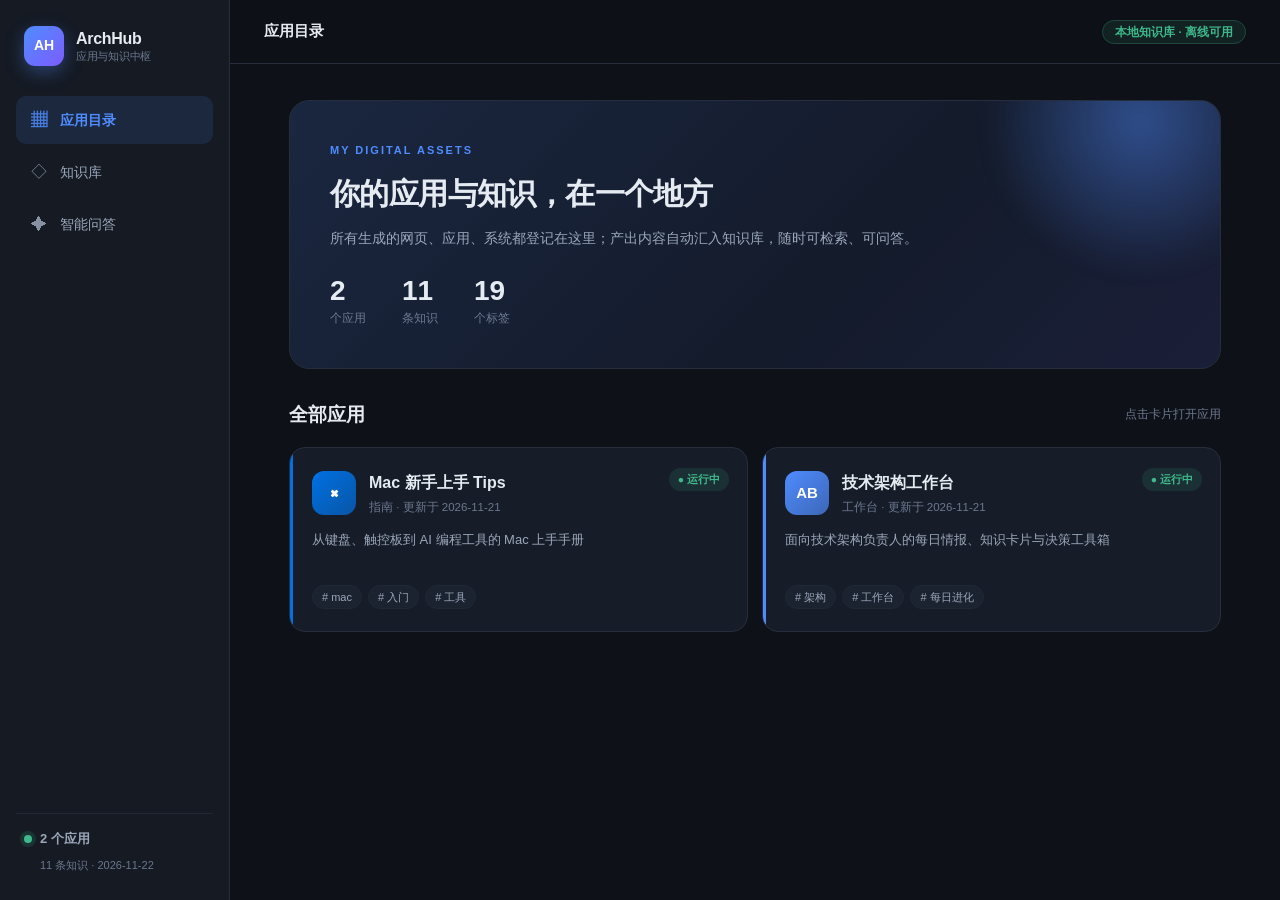
==== index.html @ 40cfa0d7 "初始化 ArchHub 平台" ====
<!DOCTYPE html>
<html lang="zh-CN">
<head>
<meta charset="UTF-8">
<meta name="viewport" content="width=device-width, initial-scale=1.0">
<title>ArchHub · 我的应用与知识中枢</title>
<link rel="stylesheet" href="assets/style.css">
</head>
<body>
<div class="app">
  <aside class="sidebar" id="sidebar">
    <div class="brand">
      <div class="brand-mark">AH</div>
      <div class="brand-name">ArchHub<small>应用与知识中枢</small></div>
    </div>
    <nav class="nav" id="nav">
      <a class="nav-item active" data-page="apps"><span class="ico">▦</span>应用目录</a>
      <a class="nav-item" data-page="knowledge"><span class="ico">◇</span>知识库</a>
      <a class="nav-item" data-page="ask"><span class="ico">✦</span>智能问答</a>
    </nav>
    <div class="sidebar-foot">
      <div class="evo-badge"><span class="dot"></span><span id="statApps">0 个应用</span></div>
      <div class="evo-sub"><span id="statKB">0</span> 条知识 · <span id="statUpdated">—</span></div>
    </div>
  </aside>

  <main class="main">
    <header class="topbar">
      <button class="menu-btn" id="menuBtn">☰</button>
      <div class="topbar-title" id="topTitle">应用目录</div>
      <div class="topbar-right"><span class="chip">本地知识库 · 离线可用</span></div>
    </header>

    <div class="content">
      <!-- 应用目录 -->
      <section class="page active" id="page-apps">
        <div class="hero">
          <div class="hero-glow"></div>
          <div class="hero-inner">
            <div class="hero-label">MY DIGITAL ASSETS</div>
            <h1>你的应用与知识，在一个地方</h1>
            <p>所有生成的网页、应用、系统都登记在这里；产出内容自动汇入知识库，随时可检索、可问答。</p>
            <div class="hero-stats">
              <div><b id="heroApps">0</b><span>个应用</span></div>
              <div><b id="heroKB">0</b><span>条知识</span></div>
              <div><b id="heroTags">0</b><span>个标签</span></div>
            </div>
          </div>
        </div>
        <div class="section-head"><h2>全部应用</h2><span class="hint">点击卡片打开应用</span></div>
        <div class="app-grid" id="appGrid"></div>
      </section>

      <!-- 知识库 -->
      <section class="page" id="page-knowledge">
        <div class="page-head"><h1>知识库</h1><p>所有应用沉淀的内容。搜索基于本地 TF-IDF 检索，无需联网。</p></div>
        <div class="search-box">
          <input id="kbSearch" type="text" placeholder="搜索知识，例如「熔断」「输入法切换」「CAP」…" autocomplete="off">
          <button id="kbSearchBtn">搜索</button>
        </div>
        <div id="kbResults" class="kb-list"></div>
      </section>

      <!-- 智能问答 -->
      <section class="page" id="page-ask">
        <div class="page-head"><h1>智能问答</h1><p>基于知识库的检索增强问答。系统会找出最相关的内容并生成带来源的回答。</p></div>
        <div class="ask-box">
          <textarea id="askInput" rows="3" placeholder="问一个关于你应用或架构知识的问题…"></textarea>
          <button id="askBtn">提问</button>
        </div>
        <div class="ask-mode">
          <label><input type="radio" name="llmMode" value="extractive" checked> 提取式（离线，直接摘录相关片段）</label>
          <label><input type="radio" name="llmMode" value="llm"> LLM 增强（需配置接口）</label>
        </div>
        <div id="askResult" class="ask-result"></div>
      </section>
    </div>
  </main>
</div>
<div class="toast" id="toast"></div>

<script src="lib/search.js"></script>
<script src="assets/app.js"></script>
</body>
</html>
---- assets/style.css ----
/* ========== ArchHub 样式 ========== */
:root{
  --bg:#0e1117;--bg-soft:#151a23;--panel:#171d28;--panel-2:#1c2330;
  --border:#262e3d;--border-soft:#202735;--text:#e6ebf2;--dim:#9aa7bb;--faint:#6b7890;
  --accent:#4f8cff;--accent-2:#7c5cff;--accent-soft:rgba(79,140,255,.12);
  --green:#3fb98b;--shadow:0 12px 40px rgba(0,0,0,.35);--sidebar-w:230px;
}
html[data-theme="light"]{
  --bg:#f4f6fa;--bg-soft:#fff;--panel:#fff;--panel-2:#f7f9fc;--border:#e2e7ef;--border-soft:#ebeff5;
  --text:#1b2433;--dim:#5a6a80;--faint:#93a0b2;--accent:#2f6fe4;--accent-2:#6a48e0;--accent-soft:rgba(47,111,228,.09);
  --green:#1f9d70;--shadow:0 12px 34px rgba(30,50,90,.10);
}
*{box-sizing:border-box;margin:0;padding:0}
body{font-family:-apple-system,BlinkMacSystemFont,"PingFang SC","Microsoft YaHei",sans-serif;background:var(--bg);color:var(--text);line-height:1.65;-webkit-font-smoothing:antialiased}
a{color:inherit;text-decoration:none}
.app{display:flex;min-height:100vh}
.sidebar{width:var(--sidebar-w);flex:none;background:var(--bg-soft);border-right:1px solid var(--border);padding:26px 16px;display:flex;flex-direction:column;position:sticky;top:0;height:100vh;z-index:40}
.brand{display:flex;align-items:center;gap:12px;padding:0 8px 30px}
.brand-mark{width:40px;height:40px;border-radius:11px;flex:none;background:linear-gradient(135deg,var(--accent),var(--accent-2));color:#fff;font-weight:800;font-size:14px;display:flex;align-items:center;justify-content:center;box-shadow:0 6px 18px rgba(79,140,255,.35)}
.brand-name{font-size:16px;font-weight:750;letter-spacing:-.3px;line-height:1.2}
.brand-name small{display:block;font-size:11px;font-weight:500;color:var(--faint);margin-top:2px}
.nav{display:flex;flex-direction:column;gap:4px}
.nav-item{display:flex;align-items:center;gap:12px;padding:11px 14px;border-radius:10px;color:var(--dim);font-size:14px;font-weight:550;cursor:pointer;transition:.15s}
.nav-item .ico{font-size:16px;width:18px;text-align:center;opacity:.85}
.nav-item:hover{background:var(--panel);color:var(--text)}
.nav-item.active{background:var(--accent-soft);color:var(--accent);font-weight:650}
.sidebar-foot{margin-top:auto;padding:14px 8px 0;border-top:1px solid var(--border-soft)}
.evo-badge{display:flex;align-items:center;gap:8px;font-size:13px;font-weight:600;color:var(--dim)}
.evo-badge .dot{width:8px;height:8px;border-radius:50%;background:var(--green);box-shadow:0 0 0 4px rgba(63,185,139,.15)}
.evo-sub{font-size:11px;color:var(--faint);margin-top:6px;padding-left:16px}
.main{flex:1;min-width:0}
.topbar{height:64px;border-bottom:1px solid var(--border);display:flex;align-items:center;gap:16px;padding:0 34px;position:sticky;top:0;z-index:30;background:color-mix(in srgb,var(--bg) 88%,transparent);backdrop-filter:blur(12px)}
.topbar-title{font-size:15px;font-weight:650}
.topbar-right{margin-left:auto}
.chip{font-size:11.5px;color:var(--green);background:rgba(63,185,139,.1);border:1px solid rgba(63,185,139,.25);padding:5px 12px;border-radius:999px;font-weight:600}
.menu-btn{display:none;background:var(--panel);border:1px solid var(--border);color:var(--dim);width:36px;height:36px;border-radius:9px;cursor:pointer;font-size:17px}
.content{max-width:1000px;margin:0 auto;padding:36px 34px 80px}
.page{display:none;animation:fade .3s ease}
.page.active{display:block}
@keyframes fade{from{opacity:0;transform:translateY(8px)}to{opacity:1;transform:none}}
.hero{position:relative;overflow:hidden;border-radius:20px;background:linear-gradient(135deg,#1a2740,#141b2b 60%,#1a1f38);border:1px solid var(--border);padding:40px;margin-bottom:30px}
html[data-theme="light"] .hero{background:linear-gradient(135deg,#eaf1ff,#f3f0ff 60%,#eef3ff)}
.hero-glow{position:absolute;width:320px;height:320px;right:-80px;top:-140px;background:radial-gradient(circle,rgba(79,140,255,.45),transparent 68%);filter:blur(10px)}
.hero-inner{position:relative;z-index:1}
.hero-label{font-size:11px;letter-spacing:2px;color:var(--accent);font-weight:750}
.hero h1{font-size:30px;margin:10px 0 8px;letter-spacing:-.6px}
.hero p{color:var(--dim);font-size:14px;max-width:600px}
.hero-stats{display:flex;gap:36px;margin-top:26px}
.hero-stats div{display:flex;flex-direction:column}
.hero-stats b{font-size:28px;font-weight:750;line-height:1.1}
.hero-stats span{font-size:12px;color:var(--faint);margin-top:2px}
.section-head{display:flex;align-items:center;justify-content:space-between;margin:8px 0 16px}
.section-head h2{font-size:19px}
.hint{font-size:12px;color:var(--faint)}
.app-grid{display:grid;grid-template-columns:repeat(2,1fr);gap:14px}
.app-card{background:var(--panel);border:1px solid var(--border);border-radius:16px;padding:22px;cursor:pointer;transition:.18s;position:relative;overflow:hidden}
.app-card:hover{border-color:var(--accent);transform:translateY(-3px);box-shadow:var(--shadow)}
.app-card .stripe{position:absolute;left:0;top:0;bottom:0;width:3px}
.app-top{display:flex;align-items:center;gap:13px;margin-bottom:12px}
.app-icon{width:44px;height:44px;border-radius:12px;flex:none;display:flex;align-items:center;justify-content:center;font-weight:800;font-size:15px;color:#fff}
.app-name{font-size:16px;font-weight:700}
.app-meta{font-size:11.5px;color:var(--faint);margin-top:2px}
.app-desc{font-size:13px;color:var(--dim);min-height:42px}
.app-tags{display:flex;flex-wrap:wrap;gap:6px;margin-top:14px}
.tag{font-size:11px;color:var(--dim);background:var(--panel-2);border:1px solid var(--border-soft);padding:2px 9px;border-radius:999px}
.app-status{position:absolute;right:18px;top:20px;font-size:10.5px;font-weight:700;padding:3px 9px;border-radius:999px}
.status-active{color:var(--green);background:rgba(63,185,139,.12)}
.page-head{margin-bottom:22px}
.page-head h1{font-size:27px;letter-spacing:-.5px}
.page-head p{color:var(--dim);font-size:13.5px;margin-top:5px;max-width:640px}
.search-box{display:flex;gap:10px;margin-bottom:20px}
.search-box input{flex:1;background:var(--panel);border:1px solid var(--border);border-radius:11px;padding:13px 16px;color:var(--text);font-size:14px;font-family:inherit;outline:none}
.search-box input:focus{border-color:var(--accent)}
.search-box button,.ask-box button{background:linear-gradient(135deg,var(--accent),var(--accent-2));color:#fff;border:none;border-radius:11px;padding:0 24px;font-size:14px;font-weight:650;cursor:pointer;font-family:inherit}
.kb-list{display:flex;flex-direction:column;gap:12px}
.kb-item{background:var(--panel);border:1px solid var(--border);border-radius:13px;padding:18px 20px}
.kb-item:hover{border-color:var(--accent)}
.kb-top{display:flex;align-items:center;gap:10px;margin-bottom:8px}
.kb-title{font-size:15px;font-weight:650}
.kb-score{font-size:10.5px;color:var(--green);background:rgba(63,185,139,.12);padding:2px 8px;border-radius:999px;font-variant-numeric:tabular-nums}
.kb-source{font-size:11px;color:var(--faint)}
.kb-content{font-size:13px;color:var(--dim);margin-top:6px}
.ask-box{display:flex;flex-direction:column;gap:12px}
.ask-box textarea{background:var(--panel);border:1px solid var(--border);border-radius:12px;padding:14px 16px;color:var(--text);font-size:14px;font-family:inherit;resize:vertical;outline:none}
.ask-box textarea:focus{border-color:var(--accent)}
.ask-box button{align-self:flex-start;padding:11px 28px}
.ask-mode{display:flex;gap:20px;margin:14px 0;font-size:12.5px;color:var(--dim);flex-wrap:wrap}
.ask-mode label{cursor:pointer}
.ask-result{background:var(--panel);border:1px solid var(--border);border-radius:14px;padding:22px 24px;margin-top:8px}
.ask-answer{font-size:14px;line-height:1.8;white-space:pre-wrap}
.ask-label{font-size:11px;font-weight:750;color:var(--accent);letter-spacing:.5px;margin-bottom:10px}
.ask-sources{margin-top:18px;padding-top:14px;border-top:1px solid var(--border-soft)}
.ask-sources h4{font-size:12px;color:var(--faint);margin-bottom:8px}
.ask-source-item{font-size:12.5px;color:var(--dim);padding:4px 0}
.ask-source-item b{color:var(--accent)}
.empty{color:var(--faint);font-size:13px;padding:20px 0}
.loading{color:var(--faint);font-size:13px}
.toast{position:fixed;bottom:30px;left:50%;transform:translateX(-50%) translateY(20px);background:var(--text);color:var(--bg);padding:10px 20px;border-radius:10px;font-size:13px;font-weight:600;opacity:0;pointer-events:none;transition:.25s;z-index:200}
.toast.show{opacity:1;transform:translateX(-50%) translateY(0)}
@media(max-width:860px){
  .sidebar{position:fixed;left:-260px;transition:left .25s;box-shadow:var(--shadow)}
  .sidebar.open{left:0}.menu-btn{display:block}
  .content{padding:26px 18px 70px}.topbar{padding:0 18px}
  .app-grid{grid-template-columns:1fr}.hero{padding:28px 24px}.hero h1{font-size:24px}
}
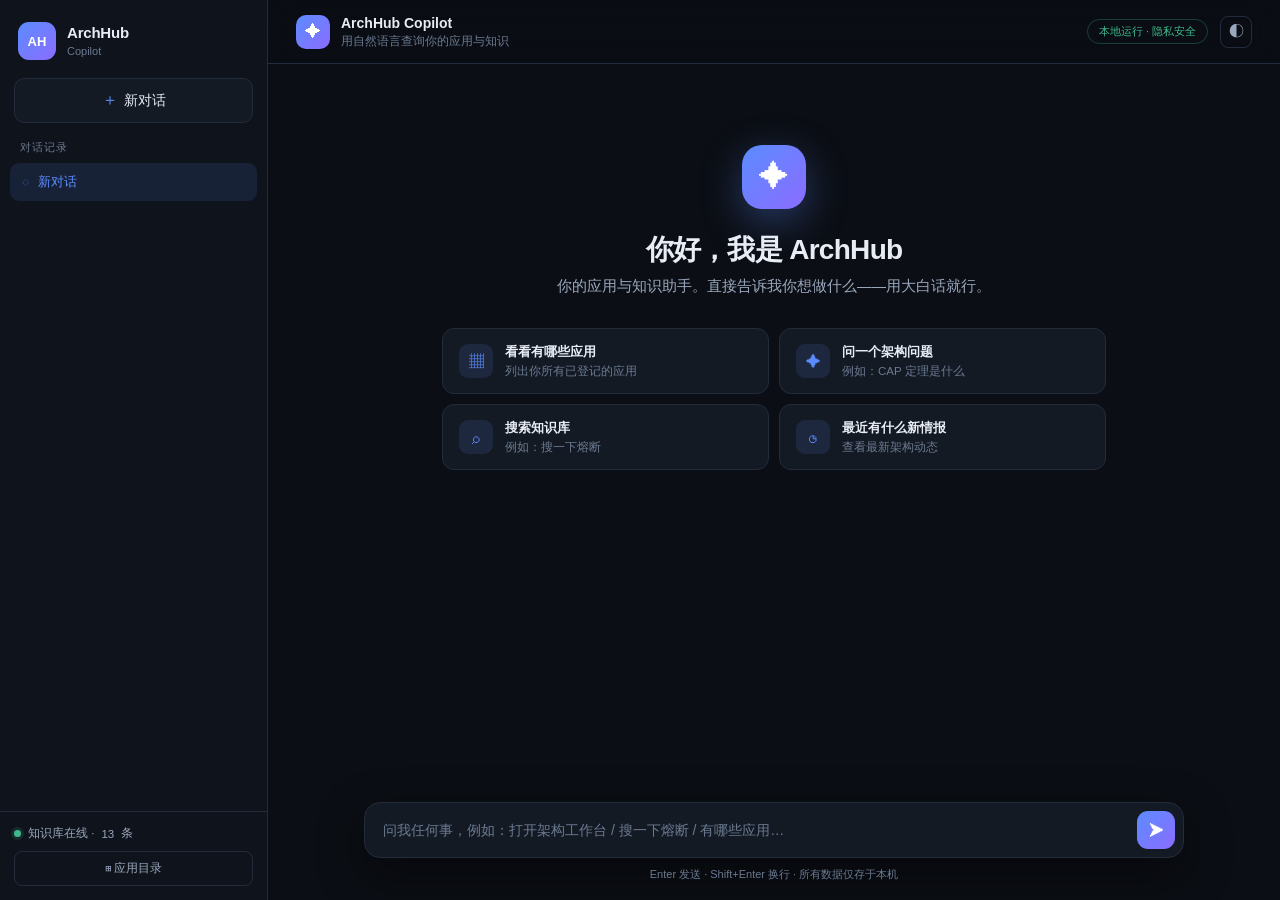
==== commit 266fdf9e: "升级为 ArchHub Copilot 对话式界面" ====
--- a/index.html
+++ b/index.html
@@ -3,83 +3,62 @@
 <head>
 <meta charset="UTF-8">
 <meta name="viewport" content="width=device-width, initial-scale=1.0">
-<title>ArchHub · 我的应用与知识中枢</title>
-<link rel="stylesheet" href="assets/style.css">
+<title>ArchHub Copilot · 你的应用与知识助手</title>
+<link rel="stylesheet" href="assets/chat.css">
 </head>
 <body>
-<div class="app">
-  <aside class="sidebar" id="sidebar">
-    <div class="brand">
-      <div class="brand-mark">AH</div>
-      <div class="brand-name">ArchHub<small>应用与知识中枢</small></div>
+<div class="shell">
+  <!-- 左侧会话栏 -->
+  <aside class="rail" id="rail">
+    <div class="rail-head">
+      <div class="brand"><div class="brand-mark">AH</div><div><b>ArchHub</b><span>Copilot</span></div></div>
+      <button class="rail-close" id="railClose">×</button>
     </div>
-    <nav class="nav" id="nav">
-      <a class="nav-item active" data-page="apps"><span class="ico">▦</span>应用目录</a>
-      <a class="nav-item" data-page="knowledge"><span class="ico">◇</span>知识库</a>
-      <a class="nav-item" data-page="ask"><span class="ico">✦</span>智能问答</a>
-    </nav>
-    <div class="sidebar-foot">
-      <div class="evo-badge"><span class="dot"></span><span id="statApps">0 个应用</span></div>
-      <div class="evo-sub"><span id="statKB">0</span> 条知识 · <span id="statUpdated">—</span></div>
+    <button class="new-chat" id="newChat"><span class="plus">＋</span> 新对话</button>
+    <div class="rail-label">对话记录</div>
+    <div class="history" id="history"></div>
+    <div class="rail-foot">
+      <div class="status"><span class="dot"></span> 知识库在线 · <span id="railKB">0</span> 条</div>
+      <div class="rail-actions">
+        <button id="openDashboard" title="打开传统视图">⊞ 应用目录</button>
+      </div>
     </div>
   </aside>
 
-  <main class="main">
-    <header class="topbar">
+  <!-- 主对话区 -->
+  <main class="chat">
+    <header class="chat-head">
       <button class="menu-btn" id="menuBtn">☰</button>
-      <div class="topbar-title" id="topTitle">应用目录</div>
-      <div class="topbar-right"><span class="chip">本地知识库 · 离线可用</span></div>
+      <div class="head-title"><span class="head-avatar">✦</span><div><b>ArchHub Copilot</b><span>用自然语言查询你的应用与知识</span></div></div>
+      <div class="head-right">
+        <span class="badge">本地运行 · 隐私安全</span>
+        <button class="theme-btn" id="themeBtn" title="切换主题">◐</button>
+      </div>
     </header>
 
-    <div class="content">
-      <!-- 应用目录 -->
-      <section class="page active" id="page-apps">
-        <div class="hero">
-          <div class="hero-glow"></div>
-          <div class="hero-inner">
-            <div class="hero-label">MY DIGITAL ASSETS</div>
-            <h1>你的应用与知识，在一个地方</h1>
-            <p>所有生成的网页、应用、系统都登记在这里；产出内容自动汇入知识库，随时可检索、可问答。</p>
-            <div class="hero-stats">
-              <div><b id="heroApps">0</b><span>个应用</span></div>
-              <div><b id="heroKB">0</b><span>条知识</span></div>
-              <div><b id="heroTags">0</b><span>个标签</span></div>
-            </div>
-          </div>
-        </div>
-        <div class="section-head"><h2>全部应用</h2><span class="hint">点击卡片打开应用</span></div>
-        <div class="app-grid" id="appGrid"></div>
-      </section>
+    <div class="messages" id="messages">
+      <!-- 欢迎屏 -->
+      <div class="welcome" id="welcome">
+        <div class="welcome-orb">✦</div>
+        <h1>你好，我是 ArchHub</h1>
+        <p>你的应用与知识助手。直接告诉我你想做什么——用大白话就行。</p>
+        <div class="suggest-grid" id="suggestGrid"></div>
+      </div>
+    </div>
 
-      <!-- 知识库 -->
-      <section class="page" id="page-knowledge">
-        <div class="page-head"><h1>知识库</h1><p>所有应用沉淀的内容。搜索基于本地 TF-IDF 检索，无需联网。</p></div>
-        <div class="search-box">
-          <input id="kbSearch" type="text" placeholder="搜索知识，例如「熔断」「输入法切换」「CAP」…" autocomplete="off">
-          <button id="kbSearchBtn">搜索</button>
-        </div>
-        <div id="kbResults" class="kb-list"></div>
-      </section>
-
-      <!-- 智能问答 -->
-      <section class="page" id="page-ask">
-        <div class="page-head"><h1>智能问答</h1><p>基于知识库的检索增强问答。系统会找出最相关的内容并生成带来源的回答。</p></div>
-        <div class="ask-box">
-          <textarea id="askInput" rows="3" placeholder="问一个关于你应用或架构知识的问题…"></textarea>
-          <button id="askBtn">提问</button>
-        </div>
-        <div class="ask-mode">
-          <label><input type="radio" name="llmMode" value="extractive" checked> 提取式（离线，直接摘录相关片段）</label>
-          <label><input type="radio" name="llmMode" value="llm"> LLM 增强（需配置接口）</label>
-        </div>
-        <div id="askResult" class="ask-result"></div>
-      </section>
+    <div class="composer-wrap">
+      <div class="composer" id="composer">
+        <textarea id="input" rows="1" placeholder="问我任何事，例如：打开架构工作台 / 搜一下熔断 / 有哪些应用…"></textarea>
+        <button class="send" id="send" title="发送">➤</button>
+      </div>
+      <div class="composer-hint">Enter 发送 · Shift+Enter 换行 · 所有数据仅存于本机</div>
     </div>
   </main>
 </div>
 <div class="toast" id="toast"></div>
 
 <script src="lib/search.js"></script>
-<script src="assets/app.js"></script>
+<script src="lib/intent.js"></script>
+<script src="assets/chat.js"></script>
 </body>
 </html>
--- a/assets/chat.css
+++ b/assets/chat.css
@@ -0,0 +1,137 @@
+/* ========== ArchHub Copilot 对话界面 ========== */
+:root{
+  --bg:#0b0e14;--rail:#0f131b;--panel:#141a24;--panel-2:#1a2230;--hover:#1e2838;
+  --border:#232c3b;--text:#e8edf5;--dim:#9aa8bd;--faint:#6b7a91;
+  --accent:#5b8cff;--accent-2:#8b6cff;--accent-soft:rgba(91,140,255,.12);
+  --green:#3fb98b;--amber:#e0a54b;--purple:#a78bfa;
+  --shadow:0 16px 48px rgba(0,0,0,.45);--radius:14px;
+}
+html[data-theme="light"]{
+  --bg:#f6f8fb;--rail:#eef1f6;--panel:#fff;--panel-2:#f4f7fb;--hover:#e9eef6;
+  --border:#e0e6ef;--text:#18202e;--dim:#5a6b82;--faint:#94a1b4;
+  --accent:#2f6fe4;--accent-2:#6a48e0;--accent-soft:rgba(47,111,228,.09);
+  --green:#1f9d70;--amber:#c98325;--purple:#7c5cd6;
+  --shadow:0 16px 40px rgba(30,50,90,.12);
+}
+*{box-sizing:border-box;margin:0;padding:0}
+body{font-family:-apple-system,BlinkMacSystemFont,"PingFang SC","Microsoft YaHei",sans-serif;background:var(--bg);color:var(--text);height:100vh;overflow:hidden;-webkit-font-smoothing:antialiased}
+button,textarea{font-family:inherit}
+.shell{display:flex;height:100vh}
+
+/* 左侧栏 */
+.rail{width:268px;flex:none;background:var(--rail);border-right:1px solid var(--border);display:flex;flex-direction:column;z-index:50}
+.rail-head{padding:22px 18px 14px;display:flex;align-items:center;justify-content:space-between}
+.brand{display:flex;align-items:center;gap:11px}
+.brand-mark{width:38px;height:38px;border-radius:11px;background:linear-gradient(135deg,var(--accent),var(--accent-2));color:#fff;font-weight:800;font-size:13px;display:flex;align-items:center;justify-content:center}
+.brand b{display:block;font-size:15px;letter-spacing:-.2px}
+.brand span{font-size:11px;color:var(--faint)}
+.rail-close{display:none;background:none;border:none;color:var(--dim);font-size:22px;cursor:pointer}
+.new-chat{margin:4px 14px 18px;padding:11px;border:1px solid var(--border);background:var(--panel);color:var(--text);border-radius:10px;font-size:13.5px;cursor:pointer;display:flex;align-items:center;justify-content:center;gap:6px;transition:.15s}
+.new-chat:hover{border-color:var(--accent);background:var(--accent-soft)}
+.new-chat .plus{color:var(--accent);font-size:16px}
+.rail-label{font-size:10.5px;color:var(--faint);letter-spacing:1px;padding:0 20px 8px;text-transform:uppercase}
+.history{flex:1;overflow-y:auto;padding:0 10px}
+.history-item{padding:10px 12px;border-radius:9px;font-size:13px;color:var(--dim);cursor:pointer;display:flex;align-items:center;gap:9px;margin-bottom:2px;transition:.15s}
+.history-item:hover{background:var(--hover);color:var(--text)}
+.history-item.active{background:var(--accent-soft);color:var(--accent)}
+.history-item .hi-ico{opacity:.6;flex:none}
+.history-item span{overflow:hidden;text-overflow:ellipsis;white-space:nowrap}
+.history-empty{font-size:12px;color:var(--faint);padding:12px;text-align:center}
+.rail-foot{padding:14px;border-top:1px solid var(--border)}
+.status{font-size:11.5px;color:var(--dim);display:flex;align-items:center;gap:7px}
+.status .dot{width:7px;height:7px;border-radius:50%;background:var(--green);box-shadow:0 0 0 3px rgba(63,185,139,.15)}
+.rail-actions{margin-top:10px}
+.rail-actions button{width:100%;padding:8px;background:none;border:1px solid var(--border);border-radius:8px;color:var(--dim);font-size:12px;cursor:pointer}
+.rail-actions button:hover{color:var(--accent);border-color:var(--accent)}
+
+/* 主对话区 */
+.chat{flex:1;display:flex;flex-direction:column;min-width:0}
+.chat-head{height:64px;flex:none;border-bottom:1px solid var(--border);display:flex;align-items:center;gap:14px;padding:0 28px;background:color-mix(in srgb,var(--bg) 85%,transparent);backdrop-filter:blur(12px)}
+.menu-btn{display:none;background:none;border:none;color:var(--dim);font-size:20px;cursor:pointer}
+.head-title{display:flex;align-items:center;gap:11px}
+.head-avatar{width:34px;height:34px;border-radius:10px;background:linear-gradient(135deg,var(--accent),var(--accent-2));color:#fff;display:flex;align-items:center;justify-content:center;font-size:16px}
+.head-title b{display:block;font-size:14px}
+.head-title span:not(.head-avatar){font-size:11.5px;color:var(--faint)}
+.head-right{margin-left:auto;display:flex;align-items:center;gap:12px}
+.badge{font-size:11px;color:var(--green);border:1px solid rgba(63,185,139,.3);padding:4px 11px;border-radius:999px}
+.theme-btn{background:none;border:1px solid var(--border);color:var(--dim);width:32px;height:32px;border-radius:8px;cursor:pointer;font-size:15px}
+.theme-btn:hover{color:var(--accent);border-color:var(--accent)}
+
+.messages{flex:1;overflow-y:auto;padding:0 0 20px;scroll-behavior:smooth}
+.welcome{max-width:720px;margin:0 auto;padding:9vh 28px 40px;text-align:center}
+.welcome-orb{width:64px;height:64px;border-radius:20px;background:linear-gradient(135deg,var(--accent),var(--accent-2));color:#fff;font-size:30px;display:flex;align-items:center;justify-content:center;margin:0 auto 22px;box-shadow:0 12px 40px rgba(91,140,255,.35)}
+.welcome h1{font-size:28px;letter-spacing:-.7px;margin-bottom:8px}
+.welcome>p{color:var(--dim);font-size:14.5px;margin-bottom:32px}
+.suggest-grid{display:grid;grid-template-columns:repeat(2,1fr);gap:10px;text-align:left}
+.suggest{padding:14px 16px;background:var(--panel);border:1px solid var(--border);border-radius:12px;cursor:pointer;transition:.15s;display:flex;align-items:center;gap:12px}
+.suggest:hover{border-color:var(--accent);background:var(--accent-soft);transform:translateY(-2px)}
+.suggest .s-ico{width:34px;height:34px;border-radius:9px;background:var(--accent-soft);color:var(--accent);display:flex;align-items:center;justify-content:center;font-size:15px;flex:none}
+.suggest b{display:block;font-size:13px}
+.suggest span{font-size:11.5px;color:var(--faint)}
+
+/* 消息 */
+.thread{max-width:820px;margin:0 auto;padding:28px 28px 0}
+.msg{display:flex;gap:14px;margin-bottom:26px;animation:rise .35s ease}
+@keyframes rise{from{opacity:0;transform:translateY(10px)}to{opacity:1;transform:none}}
+.msg .av{width:34px;height:34px;border-radius:10px;flex:none;display:flex;align-items:center;justify-content:center;font-size:15px}
+.msg.user .av{background:var(--panel-2);color:var(--dim)}
+.msg.bot .av{background:linear-gradient(135deg,var(--accent),var(--accent-2));color:#fff}
+.msg .body{flex:1;min-width:0}
+.msg .who{font-size:12px;color:var(--faint);margin-bottom:7px;font-weight:600}
+.bubble{display:inline-block;background:var(--panel);border:1px solid var(--border);padding:12px 16px;border-radius:4px 14px 14px 14px;font-size:14px;line-height:1.75;max-width:100%}
+.msg.user .bubble{background:var(--accent-soft);border-color:transparent}
+.answer{font-size:14px;line-height:1.8}
+.answer p{margin:6px 0}
+.answer .lead{color:var(--text)}
+.answer .muted{color:var(--dim);font-size:13px}
+
+/* 富卡片 */
+.cards{margin-top:14px;display:flex;flex-direction:column;gap:10px;max-width:620px}
+.card{background:var(--panel);border:1px solid var(--border);border-radius:12px;padding:15px 17px;transition:.15s}
+.card.clickable{cursor:pointer}
+.card.clickable:hover{border-color:var(--accent);transform:translateX(3px)}
+.card-top{display:flex;align-items:center;gap:11px;margin-bottom:8px}
+.card-ico{width:36px;height:36px;border-radius:9px;flex:none;display:flex;align-items:center;justify-content:center;font-weight:800;font-size:13px;color:#fff}
+.card-title{font-size:14px;font-weight:650}
+.card-meta{font-size:11px;color:var(--faint);margin-top:2px}
+.card-desc{font-size:12.5px;color:var(--dim)}
+.card-tags{display:flex;gap:6px;flex-wrap:wrap;margin-top:10px}
+.card-tag{font-size:10.5px;color:var(--dim);background:var(--panel-2);padding:2px 8px;border-radius:999px}
+.score{font-size:10.5px;color:var(--green);background:rgba(63,185,139,.12);padding:2px 8px;border-radius:999px}
+.kb-card{border-left:2px solid var(--purple)}
+.source-line{font-size:11.5px;color:var(--faint);margin-top:8px;padding-top:8px;border-top:1px solid var(--border)}
+
+/* 统计胶囊 */
+.pills{display:flex;gap:10px;margin-top:12px;flex-wrap:wrap}
+.pill{background:var(--panel);border:1px solid var(--border);border-radius:12px;padding:12px 18px;text-align:center;min-width:92px}
+.pill b{display:block;font-size:22px;color:var(--accent)}
+.pill span{font-size:11px;color:var(--faint)}
+
+/* 打字指示 */
+.typing{display:flex;gap:5px;padding:6px 2px}
+.typing i{width:7px;height:7px;border-radius:50%;background:var(--faint);animation:blink 1.3s infinite}
+.typing i:nth-child(2){animation-delay:.2s}
+.typing i:nth-child(3){animation-delay:.4s}
+@keyframes blink{0%,60%,100%{opacity:.3}30%{opacity:1}}
+
+/* 输入区 */
+.composer-wrap{flex:none;padding:0 28px 18px;background:linear-gradient(transparent,var(--bg) 20%)}
+.composer{max-width:820px;margin:0 auto;display:flex;align-items:flex-end;gap:10px;background:var(--panel);border:1px solid var(--border);border-radius:16px;padding:8px 8px 8px 18px;box-shadow:var(--shadow)}
+.composer:focus-within{border-color:var(--accent)}
+.composer textarea{flex:1;background:none;border:none;outline:none;color:var(--text);font-size:14px;line-height:1.6;resize:none;max-height:150px;padding:8px 0}
+.composer textarea::placeholder{color:var(--faint)}
+.send{width:38px;height:38px;border-radius:11px;background:linear-gradient(135deg,var(--accent),var(--accent-2));color:#fff;border:none;cursor:pointer;font-size:15px;flex:none;transition:.15s}
+.send:hover{transform:scale(1.06)}
+.send:disabled{opacity:.4;cursor:not-allowed;transform:none}
+.composer-hint{text-align:center;font-size:11px;color:var(--faint);margin-top:9px}
+
+.toast{position:fixed;bottom:28px;left:50%;transform:translateX(-50%) translateY(20px);background:var(--text);color:var(--bg);padding:10px 20px;border-radius:10px;font-size:13px;font-weight:600;opacity:0;pointer-events:none;transition:.25s;z-index:200}
+.toast.show{opacity:1;transform:translateX(-50%) translateY(0)}
+
+@media(max-width:820px){
+  .rail{position:fixed;left:-280px;top:0;bottom:0;transition:left .25s;box-shadow:var(--shadow)}
+  .rail.open{left:0}.rail-close{display:block}.menu-btn{display:block}
+  .chat-head{padding:0 16px}.messages .thread{padding:20px 16px}.welcome{padding:6vh 18px 30px}
+  .suggest-grid{grid-template-columns:1fr}.composer-wrap{padding:0 14px 14px}
+  .badge{display:none}
+}
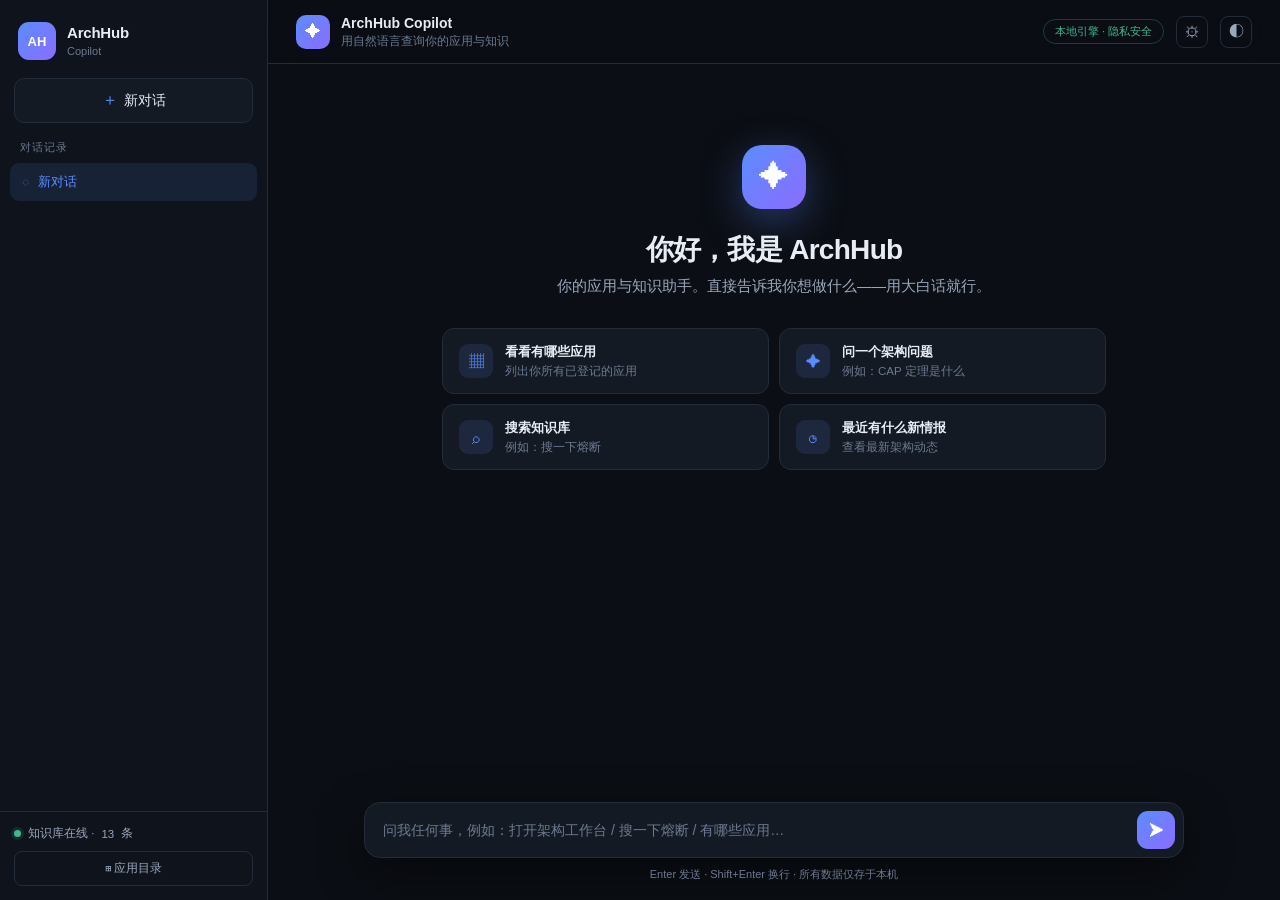
==== commit 78c0ae67: "feat: Copilot 接入真实 AI Agent（BYOK 双模 + 流式 + 工具调用） - 新增 lib/agent.js：OpenAI 兼容协议，支持 DeepSeek/智谱/通义/Moo" ====
--- a/index.html
+++ b/index.html
@@ -31,7 +31,8 @@
       <button class="menu-btn" id="menuBtn">☰</button>
       <div class="head-title"><span class="head-avatar">✦</span><div><b>ArchHub Copilot</b><span>用自然语言查询你的应用与知识</span></div></div>
       <div class="head-right">
-        <span class="badge">本地运行 · 隐私安全</span>
+        <span class="badge" id="modeBadge" title="当前回答引擎">本地引擎 · 隐私安全</span>
+        <button class="theme-btn" id="settingsBtn" title="AI Agent 设置">⚙</button>
         <button class="theme-btn" id="themeBtn" title="切换主题">◐</button>
       </div>
     </header>
@@ -49,16 +50,79 @@
     <div class="composer-wrap">
       <div class="composer" id="composer">
         <textarea id="input" rows="1" placeholder="问我任何事，例如：打开架构工作台 / 搜一下熔断 / 有哪些应用…"></textarea>
+        <button class="stop" id="stopBtn" title="停止生成" style="display:none">■</button>
         <button class="send" id="send" title="发送">➤</button>
       </div>
       <div class="composer-hint">Enter 发送 · Shift+Enter 换行 · 所有数据仅存于本机</div>
     </div>
   </main>
 </div>
+<!-- AI Agent 设置面板（BYOK：密钥只存本机浏览器） -->
+<div class="modal-mask" id="settingsMask">
+  <div class="modal" role="dialog" aria-modal="true" aria-label="AI Agent 设置">
+    <div class="modal-head">
+      <div>
+        <b>接入真实 AI Agent</b>
+        <span>自带密钥（BYOK）· 密钥仅保存在本机浏览器，不会上传</span>
+      </div>
+      <button class="modal-x" id="settingsClose" title="关闭">×</button>
+    </div>
+
+    <div class="modal-body">
+      <div class="ai-toggle">
+        <label class="switch"><input type="checkbox" id="cfgEnabled"><span class="slider"></span></label>
+        <div class="ai-toggle-text">
+          <b>启用真实 AI Agent</b>
+          <span>开启后由大模型带工具调用回答；关闭则使用内置本地引擎（离线可用）</span>
+        </div>
+      </div>
+
+      <div class="field">
+        <label for="cfgProvider">服务商</label>
+        <select id="cfgProvider">
+          <option value="deepseek">DeepSeek</option>
+          <option value="zhipu">智谱 GLM</option>
+          <option value="qwen">通义千问</option>
+          <option value="moonshot">Moonshot</option>
+          <option value="openai">OpenAI</option>
+          <option value="custom">自定义（OpenAI 兼容）</option>
+        </select>
+      </div>
+
+      <div class="field">
+        <label for="cfgKey">API Key</label>
+        <input type="password" id="cfgKey" autocomplete="off" placeholder="粘贴你的密钥，例如 sk-…">
+        <p class="field-hint">密钥只写入此浏览器的 localStorage，网站代码里不内置任何密钥。</p>
+      </div>
+
+      <div class="field-row">
+        <div class="field">
+          <label for="cfgModel">模型</label>
+          <select id="cfgModel"></select>
+        </div>
+        <div class="field" id="baseUrlField" style="display:none">
+          <label for="cfgBaseUrl">API 地址</label>
+          <input type="text" id="cfgBaseUrl" placeholder="https://api.example.com/v1">
+        </div>
+      </div>
+
+      <div class="test-result" id="testResult"></div>
+    </div>
+
+    <div class="modal-foot">
+      <button class="btn-ghost danger" id="cfgClear">清除密钥</button>
+      <span class="foot-spacer"></span>
+      <button class="btn-ghost" id="cfgTest">测试连接</button>
+      <button class="btn-primary" id="cfgSave">保存并启用</button>
+    </div>
+  </div>
+</div>
+
 <div class="toast" id="toast"></div>
 
 <script src="lib/search.js"></script>
 <script src="lib/intent.js"></script>
+<script src="lib/agent.js"></script>
 <script src="assets/chat.js"></script>
 </body>
 </html>
--- a/assets/chat.css
+++ b/assets/chat.css
@@ -135,3 +135,59 @@
   .suggest-grid{grid-template-columns:1fr}.composer-wrap{padding:0 14px 14px}
   .badge{display:none}
 }
+
+/* ===== 双模：徽标 / 流式回答 ===== */
+.badge.ai{color:var(--accent-2);border-color:rgba(139,108,255,.4);background:rgba(139,108,255,.09)}
+.mode-tag{font-size:9.5px;color:var(--accent-2);border:1px solid rgba(139,108,255,.4);border-radius:4px;padding:1px 5px;vertical-align:middle;margin-left:4px}
+.agent-status{font-size:11.5px;color:var(--amber);margin-bottom:6px}
+.agent-status:empty{display:none}
+.answer.stream{min-height:22px}
+.answer.stream:empty::after{content:"▍";color:var(--accent)}
+.agent-error{color:#ff8080;border-left:2px solid #ff8080;padding-left:10px}
+.answer code{background:var(--panel-2);padding:1px 5px;border-radius:4px;font-size:12.5px}
+.answer .md-li{margin:3px 0 3px 10px}
+.stop{width:30px;height:30px;border-radius:9px;background:var(--panel-2);color:var(--dim);border:1px solid var(--border);cursor:pointer;font-size:11px;flex:none}
+.stop:hover{color:#ff8080;border-color:#ff8080}
+
+/* ===== AI Agent 设置面板（BYOK） ===== */
+.modal-mask{position:fixed;inset:0;background:rgba(4,7,12,.72);backdrop-filter:blur(4px);display:flex;align-items:center;justify-content:center;z-index:300;opacity:0;pointer-events:none;transition:.2s}
+.modal-mask.show{opacity:1;pointer-events:auto}
+.modal{width:min(560px,calc(100vw - 32px));max-height:calc(100vh - 40px);overflow-y:auto;background:var(--panel);border:1px solid var(--border);border-radius:16px;box-shadow:var(--shadow);transform:translateY(12px) scale(.98);transition:.2s}
+.modal-mask.show .modal{transform:none}
+.modal-head{padding:20px 22px 16px;border-bottom:1px solid var(--border);display:flex;align-items:flex-start;justify-content:space-between;gap:12px}
+.modal-head b{display:block;font-size:16px;margin-bottom:5px}
+.modal-head span{font-size:12px;color:var(--faint)}
+.modal-x{background:none;border:none;color:var(--faint);font-size:24px;line-height:1;cursor:pointer}
+.modal-x:hover{color:var(--text)}
+.modal-body{padding:20px 22px;display:flex;flex-direction:column;gap:16px}
+.ai-toggle{display:flex;align-items:center;gap:12px;background:var(--panel-2);border:1px solid var(--border);border-radius:12px;padding:13px 15px}
+.ai-toggle-text b{display:block;font-size:13px;margin-bottom:3px}
+.ai-toggle-text span{font-size:11.5px;color:var(--faint);line-height:1.5}
+.switch{position:relative;width:38px;height:22px;flex:none}
+.switch input{opacity:0;width:0;height:0}
+.slider{position:absolute;inset:0;background:var(--border);border-radius:999px;cursor:pointer;transition:.2s}
+.slider:before{content:"";position:absolute;width:16px;height:16px;left:3px;top:3px;border-radius:50%;background:#fff;transition:.2s}
+.switch input:checked + .slider{background:var(--accent)}
+.switch input:checked + .slider:before{transform:translateX(16px)}
+.field{display:flex;flex-direction:column;gap:7px;flex:1;min-width:0}
+.field label{font-size:12px;color:var(--dim);font-weight:600}
+.field input,.field select{width:100%;background:var(--bg);border:1px solid var(--border);border-radius:9px;color:var(--text);padding:10px 12px;font-size:13px;outline:none}
+.field input:focus,.field select:focus{border-color:var(--accent)}
+.field-hint{font-size:11px;color:var(--faint);line-height:1.5}
+.field-row{display:flex;gap:14px}
+.test-result{font-size:12px;line-height:1.5}
+.test-result:empty{display:none}
+.test-result.ok{color:var(--green)}
+.test-result.err{color:#ff8080}
+.modal-foot{padding:16px 22px;border-top:1px solid var(--border);display:flex;align-items:center;gap:10px}
+.foot-spacer{flex:1}
+.btn-ghost,.btn-primary{padding:9px 16px;border-radius:9px;font-size:12.5px;cursor:pointer;transition:.15s}
+.btn-ghost{background:none;border:1px solid var(--border);color:var(--dim)}
+.btn-ghost:hover{color:var(--text);border-color:var(--dim)}
+.btn-ghost.danger:hover{color:#ff8080;border-color:#ff8080}
+.btn-primary{background:linear-gradient(135deg,var(--accent),var(--accent-2));border:none;color:#fff;font-weight:600}
+.btn-primary:hover{filter:brightness(1.1)}
+@media(max-width:560px){
+  .field-row{flex-direction:column}
+  .modal-head,.modal-body,.modal-foot{padding-left:16px;padding-right:16px}
+}
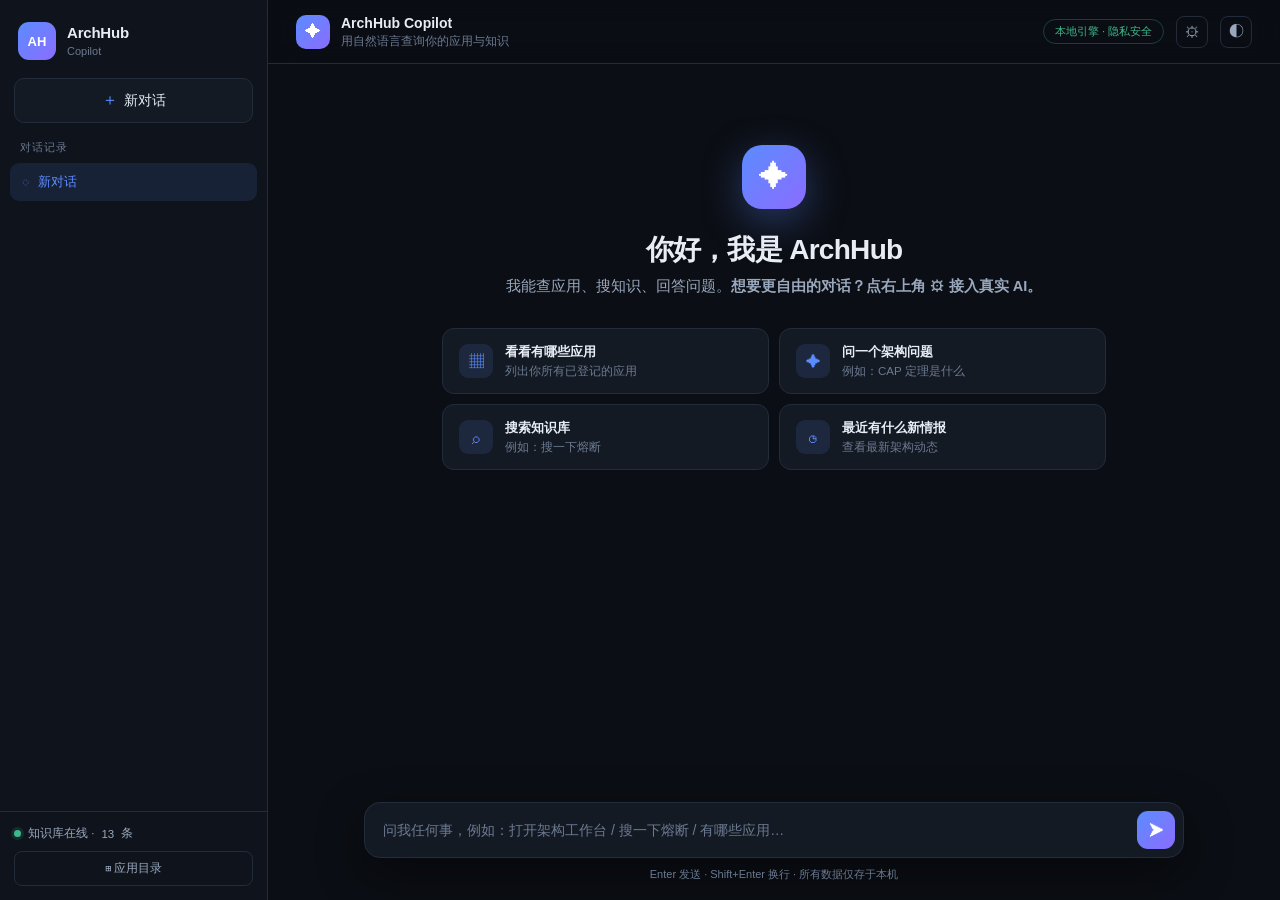
==== commit 7d4d2bde: "feat: 接入 MetaChat API 服务商预设（gpt-6.1-terra） - lib/agent.js 新增 metachat 预设：llm-api.mmchat.xyz/v1 - ind" ====
--- a/index.html
+++ b/index.html
@@ -85,6 +85,7 @@
           <option value="qwen">通义千问</option>
           <option value="moonshot">Moonshot</option>
           <option value="openai">OpenAI</option>
+          <option value="metachat">MetaChat</option>
           <option value="custom">自定义（OpenAI 兼容）</option>
         </select>
       </div>
